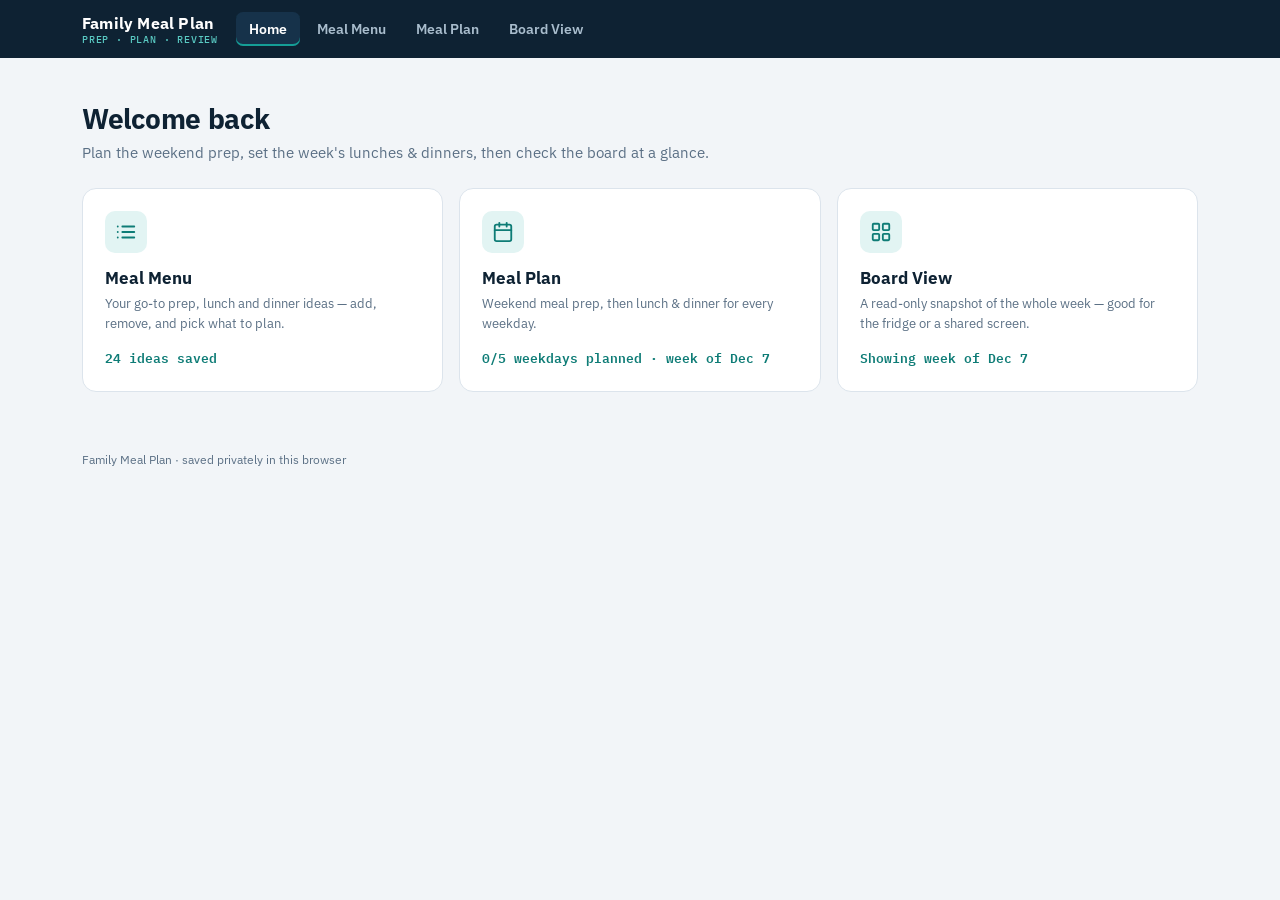
==== index.html @ bff7f81b "initial version" ====
<!DOCTYPE html>
<html lang="en">
<head>
<meta charset="UTF-8">
<meta name="viewport" content="width=device-width, initial-scale=1, viewport-fit=cover">
<meta name="theme-color" content="#0E2233">
<title>Family Meal Plan</title>
<link rel="preconnect" href="https://fonts.googleapis.com">
<link rel="preconnect" href="https://fonts.gstatic.com" crossorigin>
<link href="https://fonts.googleapis.com/css2?family=IBM+Plex+Mono:wght@400;500;600&family=IBM+Plex+Sans:wght@400;500;600;700&display=swap" rel="stylesheet">
<link rel="stylesheet" href="style.css">
</head>
<body>

<div class="topbar">
  <div class="topbar-in">
    <a class="brand" href="index.html">Family Meal Plan<small>PREP · PLAN · REVIEW</small></a>
    <div class="navlinks">
      <a href="index.html" class="active">Home</a>
      <a href="meal-menu.html">Meal Menu</a>
      <a href="meal-plan.html">Meal Plan</a>
      <a href="board-view.html">Board View</a>
    </div>
  </div>
</div>

<main>
  <div class="hero">
    <h1>Welcome back</h1>
    <p>Plan the weekend prep, set the week's lunches &amp; dinners, then check the board at a glance.</p>
  </div>

  <div class="launch-grid">
    <a class="launch" href="meal-menu.html">
      <div class="glyph">
        <svg viewBox="0 0 24 24" fill="none" stroke-width="2" stroke-linecap="round" stroke-linejoin="round"><line x1="8" y1="6" x2="21" y2="6"></line><line x1="8" y1="12" x2="21" y2="12"></line><line x1="8" y1="18" x2="21" y2="18"></line><line x1="3" y1="6" x2="3.01" y2="6"></line><line x1="3" y1="12" x2="3.01" y2="12"></line><line x1="3" y1="18" x2="3.01" y2="18"></line></svg>
      </div>
      <h2>Meal Menu</h2>
      <p>Your go-to prep, lunch and dinner ideas — add, remove, and pick what to plan.</p>
      <div class="stat" id="statMenu">…</div>
    </a>

    <a class="launch" href="meal-plan.html">
      <div class="glyph">
        <svg viewBox="0 0 24 24" fill="none" stroke-width="2" stroke-linecap="round" stroke-linejoin="round"><rect x="3" y="4" width="18" height="18" rx="2"></rect><line x1="16" y1="2" x2="16" y2="6"></line><line x1="8" y1="2" x2="8" y2="6"></line><line x1="3" y1="10" x2="21" y2="10"></line></svg>
      </div>
      <h2>Meal Plan</h2>
      <p>Weekend meal prep, then lunch &amp; dinner for every weekday.</p>
      <div class="stat" id="statPlan">…</div>
    </a>

    <a class="launch" href="board-view.html">
      <div class="glyph">
        <svg viewBox="0 0 24 24" fill="none" stroke-width="2" stroke-linecap="round" stroke-linejoin="round"><rect x="3" y="3" width="7" height="7" rx="1"></rect><rect x="14" y="3" width="7" height="7" rx="1"></rect><rect x="3" y="14" width="7" height="7" rx="1"></rect><rect x="14" y="14" width="7" height="7" rx="1"></rect></svg>
      </div>
      <h2>Board View</h2>
      <p>A read-only snapshot of the whole week — good for the fridge or a shared screen.</p>
      <div class="stat" id="statBoard">…</div>
    </a>
  </div>
</main>
<footer class="page-foot">Family Meal Plan · saved privately in this browser</footer>

<script src="common.js"></script>
<script>
async function init(){
  const [lunchBank, dinnerBank, prepBank] = await Promise.all([
    loadBank('meal-bank-lunch', 'meal-bank', DEFAULT_LUNCH),
    loadBank('meal-bank-dinner', null, DEFAULT_DINNER),
    loadBank('meal-bank-prep', null, DEFAULT_PREP)
  ]);
  document.getElementById('statMenu').textContent =
    `${lunchBank.length + dinnerBank.length + prepBank.length} ideas saved`;

  const selectedMonday = await loadSelectedMonday();
  const plan = await loadPlan(selectedMonday);
  const plannedDays = WEEKDAYS.filter(d => plan[d] && (plan[d].lunch || plan[d].dinner)).length;
  document.getElementById('statPlan').textContent =
    `${plannedDays}/5 weekdays planned · week of ${fmtShort(selectedMonday)}`;
  document.getElementById('statBoard').textContent =
    `Showing week of ${fmtShort(selectedMonday)}`;
}
init();
</script>
</body>
</html>
---- style.css ----
:root{
  --navy:#0E2233; --navy2:#16324A; --ink:#1B2B3A; --muted:#5B7085;
  --bg:#F2F5F8; --card:#FFF; --line:#DCE4EC;
  --teal:#159E96; --teald:#0E7C76; --tsoft:#E2F4F3;
  --amber:#C7861A; --red:#C2513F; --green:#2E8B57;
  --mono:'IBM Plex Mono',ui-monospace,monospace;
  --sans:'IBM Plex Sans',system-ui,sans-serif;
}
*{box-sizing:border-box;margin:0;padding:0}
html{overflow-x:clip}
body{font-family:var(--sans);background:var(--bg);color:var(--ink);min-height:100vh;overflow-x:clip}
button{font-family:inherit;cursor:pointer}
input,select,textarea{font-family:inherit;font-size:14px;color:var(--ink)}
a{color:inherit}

/* ===== Top nav ===== */
.topbar{background:var(--navy);color:#fff;position:sticky;top:0;z-index:20}
.topbar-in{max-width:1160px;margin:0 auto;display:flex;align-items:center;gap:18px;padding:0 22px;height:58px;min-width:0;flex-wrap:wrap}
.brand{font-weight:700;font-size:16px;letter-spacing:.2px;white-space:nowrap;text-decoration:none;color:#fff}
.brand small{display:block;color:#59C9C2;font-family:var(--mono);font-weight:500;font-size:10px;letter-spacing:.8px}
.navlinks{display:flex;gap:4px;flex:1}
.navlinks a{background:none;border:none;color:#A9BDCD;font-size:13.5px;font-weight:600;padding:8px 13px;border-radius:7px;text-decoration:none}
.navlinks a:hover{color:#fff;background:var(--navy2)}
.navlinks a.active{color:#fff;background:var(--navy2);box-shadow:inset 0 -2px 0 var(--teal)}

main{max-width:1160px;margin:0 auto;padding:26px 22px 60px}

/* ===== Home / launch cards ===== */
.hero{margin:16px 0 26px}
.hero h1{font-size:28px;color:var(--navy);letter-spacing:-.3px}
.hero p{color:var(--muted);font-size:14.5px;margin-top:6px}
.launch-grid{display:grid;grid-template-columns:repeat(auto-fit,minmax(280px,1fr));gap:16px}
.launch{background:var(--card);border:1px solid var(--line);border-radius:14px;padding:22px;text-align:left;display:block;text-decoration:none;transition:border-color .15s, box-shadow .15s}
.launch:hover{border-color:var(--teal);box-shadow:0 4px 18px rgba(14,34,51,.08)}
.launch .glyph{width:42px;height:42px;border-radius:10px;background:var(--tsoft);display:flex;align-items:center;justify-content:center;margin-bottom:14px}
.launch .glyph svg{width:22px;height:22px;stroke:var(--teald)}
.launch h2{font-size:17px;color:var(--navy);margin-bottom:5px}
.launch p{font-size:13px;color:var(--muted);line-height:1.5;min-height:39px}
.launch .stat{margin-top:14px;font-family:var(--mono);font-size:12.5px;color:var(--teald);font-weight:600}

/* ===== Page head + period nav ===== */
.viewhead{display:flex;align-items:center;justify-content:space-between;gap:14px;flex-wrap:wrap;margin-bottom:18px}
.viewhead h1{font-size:21px;color:var(--navy)}
.viewhead p{font-size:12.5px;color:var(--muted);margin-top:3px}
.pnav{position:relative;display:flex;align-items:center;gap:2px;background:#fff;border:1px solid var(--line);border-radius:9px;padding:3px}
.pnav button{background:none;border:none;font-size:17px;color:var(--muted);padding:4px 10px;border-radius:6px}
.pnav button:hover{background:var(--bg);color:var(--ink)}
.pnav .plabel{font-family:var(--mono);font-size:13px;font-weight:600;padding:0 8px;white-space:nowrap;background:none;border:none;color:var(--ink)}
.pnav .plabel:hover{background:var(--bg)}
.wk-tag{font-size:9.5px;font-weight:700;letter-spacing:.5px;text-transform:uppercase;color:#fff;background:var(--teal);border-radius:20px;padding:2px 7px;margin-left:6px}

.calendar-popover{
  display:none;position:absolute;top:calc(100% + 8px);right:0;z-index:30;
  background:#fff;border:1px solid var(--line);border-radius:12px;
  box-shadow:0 14px 32px rgba(14,34,51,.18);padding:14px;width:270px;
}
.calendar-popover.open{display:block}
.quick-row{display:flex;gap:8px;margin-bottom:12px}
.quick-btn{flex:1;background:var(--bg);border:1px solid var(--line);border-radius:8px;padding:7px 8px;font-size:12px;font-weight:700;color:var(--ink)}
.quick-btn:hover{border-color:var(--teal)}
.quick-btn.current{background:var(--teal);color:#fff;border-color:var(--teal)}
.cal-header{display:flex;align-items:center;justify-content:space-between;margin-bottom:8px;padding:0 2px}
.cal-header button{background:none;border:none;font-size:14px;color:var(--muted);padding:4px 8px}
.cal-header button:hover{color:var(--teald)}
.cal-header span{font-size:13px;font-weight:700;font-family:var(--mono)}
.cal-grid{display:grid;grid-template-columns:repeat(7,1fr);gap:2px}
.cal-dow{font-size:10px;font-weight:700;color:var(--muted);text-align:center;padding:4px 0}
.cal-cell{text-align:center;font-size:12px;padding:7px 0;border-radius:6px;color:var(--ink);background:none;border:none;font-family:inherit}
.cal-cell:hover{background:var(--bg)}
.cal-cell.dim{color:#B7C4D0}
.cal-cell.in-week{background:var(--tsoft);color:var(--teald);font-weight:800}
.cal-cell.today{box-shadow:inset 0 0 0 1.5px var(--teal)}

.section-title{font-size:15px;color:var(--navy);margin:24px 0 10px;display:flex;align-items:center;gap:8px}
.section-title .tag{font-weight:500;color:var(--muted);font-size:12px;font-family:var(--sans)}
.section-title:first-of-type{margin-top:0}

/* ===== Buttons ===== */
.btn{background:var(--teal);color:#fff;border:none;border-radius:8px;padding:9px 16px;font-size:13.5px;font-weight:700;display:inline-flex;align-items:center;gap:7px}
.btn:hover{background:var(--teald)}
.btn.secondary{background:#fff;color:var(--ink);border:1px solid var(--line);font-weight:600}
.btn.secondary:hover{border-color:var(--teal);color:var(--teald)}
.btn.danger{background:var(--red)}
.btn.danger:hover{background:#a5301f}
.toolbar{display:flex;gap:10px;flex-wrap:wrap;margin:18px 0}

/* ===== Cards ===== */
.formcard{background:#fff;border:1px solid var(--line);border-radius:12px;padding:18px;margin-bottom:18px}
.formcard h2{font-size:14.5px;color:var(--navy);margin-bottom:4px}
.formcard .sub{font-size:12.5px;color:var(--muted);margin-bottom:13px}
.dcard{background:#fff;border:1px solid var(--line);border-radius:12px;padding:16px;margin-bottom:14px}

/* ===== Banner ===== */
.banner{background:var(--tsoft);border:1px solid #9FE1CB;border-radius:10px;padding:12px 16px;display:flex;gap:12px;align-items:center;justify-content:space-between;flex-wrap:wrap;margin-bottom:18px}
.banner b{display:block;font-size:11px;letter-spacing:.6px;text-transform:uppercase;color:#04342C}
.banner span{font-size:13.5px;color:#085041;font-weight:600}
.banner span.empty{color:#5B9E97;font-weight:500;font-style:italic}

/* ===== Chips ===== */
.chip{display:inline-flex;align-items:center;gap:6px;font-size:12.5px;font-weight:600;border-radius:20px;padding:5px 11px 5px 12px;background:var(--tsoft);color:var(--teald);white-space:nowrap}
.chip .icon{font-size:14px}
.chip button{border:none;background:none;color:var(--teald);opacity:.6;font-size:11px;padding:0 0 0 2px}
.chip button:hover{opacity:1;color:var(--red)}
.chip.selectable{cursor:pointer;border:2px solid transparent}
.chip.selectable:hover{border-color:var(--teal)}
.chip.selectable.active{background:var(--navy);color:#fff}
.chip.selectable.active button{color:#fff}
.chips{display:flex;flex-wrap:wrap;gap:8px}
.add-row{display:flex;gap:8px;margin-top:12px}
.add-row input{flex:1;border:1px solid var(--line);border-radius:8px;padding:9px 10px;background:#fff}
.add-row input:focus{outline:2px solid var(--teal);outline-offset:-1px}

/* ===== Tables ===== */
.tbl-wrap{background:#fff;border:1px solid var(--line);border-radius:12px;overflow:hidden;margin-bottom:20px}
table{width:100%;border-collapse:collapse;font-size:13.5px}
th{font-family:var(--mono);font-size:10.5px;letter-spacing:.8px;text-transform:uppercase;color:#fff;background:var(--navy);text-align:left;padding:10px 14px;white-space:nowrap}
td{padding:10px 14px;border-top:1px solid var(--line);vertical-align:top}
tbody tr:hover{background:#F8FAFC}
.day-cell b{display:block;font-size:13.5px;color:var(--ink)}
.day-cell small{font-family:var(--mono);font-size:11px;color:var(--muted)}
.slot-cell{cursor:default}
.slot-cell.fillable{cursor:pointer}
.slot-cell.fillable:hover{background:var(--tsoft)}
.slot-cell .empty-slot{color:#A9B7C2;font-style:italic;font-size:12.5px}
.slot-fill{display:flex;align-items:center;justify-content:space-between;gap:8px}
.slot-fill .name-wrap{display:flex;align-items:center;gap:6px;min-width:0}
.slot-fill .name-wrap span:last-child{overflow:hidden;text-overflow:ellipsis;white-space:nowrap}
.slot-x{border:none;background:none;color:var(--muted);font-size:11px;flex:0 0 auto}
.slot-x:hover{color:var(--red)}
.prep-cell{min-width:220px}

.empty-note{color:var(--muted);text-align:center;font-size:13px;padding:26px 16px}

footer.page-foot{max-width:1160px;margin:0 auto;padding:0 22px 40px;color:var(--muted);font-size:12px}
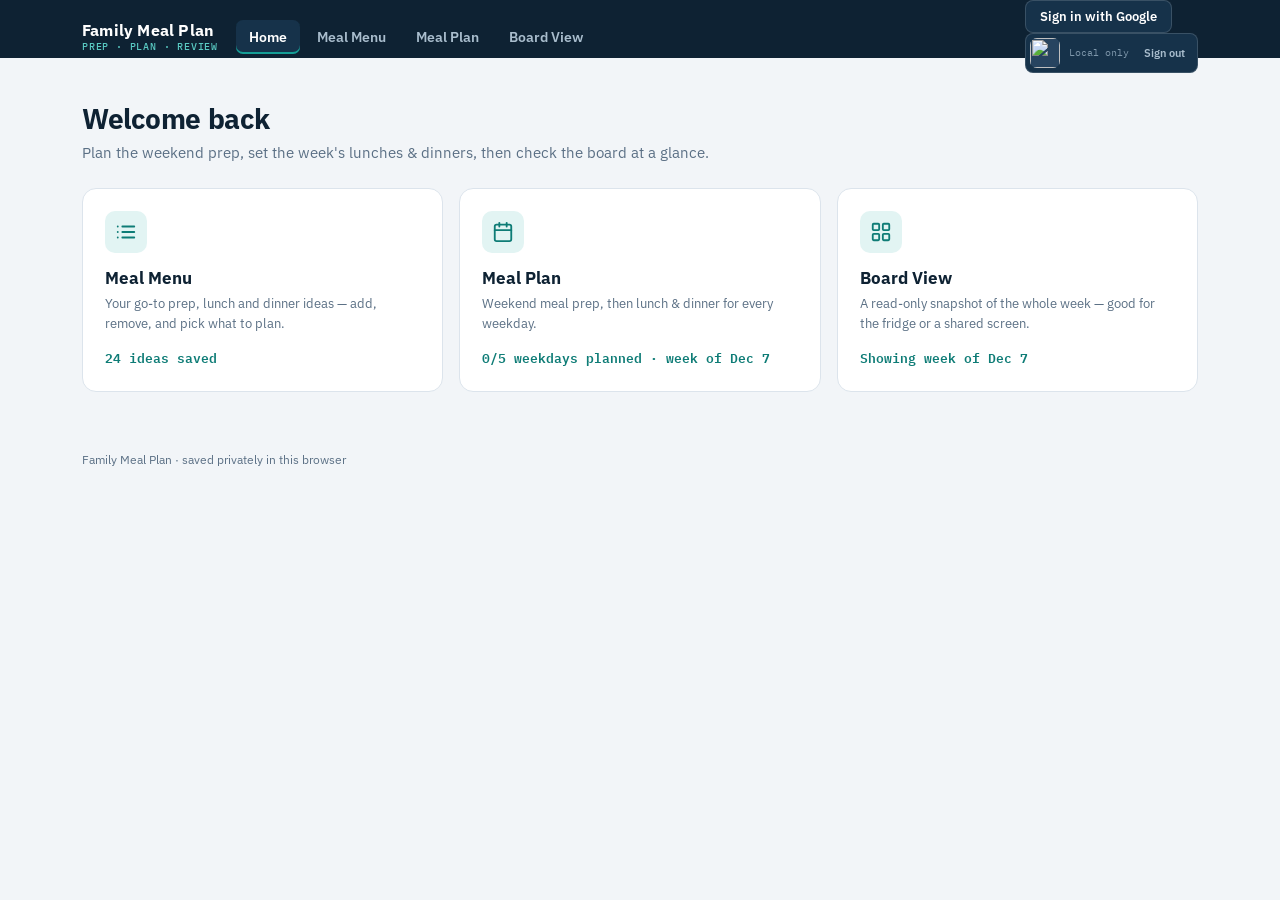
==== commit 1000070f: "update menu behavior" ====
--- a/index.html
+++ b/index.html
@@ -15,11 +15,25 @@
 <div class="topbar">
   <div class="topbar-in">
     <a class="brand" href="index.html">Family Meal Plan<small>PREP · PLAN · REVIEW</small></a>
-    <div class="navlinks">
+    <button class="nav-toggle" id="navToggle" aria-label="Menu">☰</button>
+    <div class="nav-dropdown" id="navDropdown">
+      <div class="navlinks">
       <a href="index.html" class="active">Home</a>
       <a href="meal-menu.html">Meal Menu</a>
       <a href="meal-plan.html">Meal Plan</a>
       <a href="board-view.html">Board View</a>
+      </div>
+      <div class="nav-auth">
+        <button class="icon-btn" id="signinBtn">Sign in with Google</button>
+        <div class="userchip" id="userChip" hidden>
+          <img id="userPic" src="" alt="">
+          <div class="uc-txt">
+            <b id="userName"></b>
+            <span id="syncState" data-state="off">Local only</span>
+          </div>
+          <button id="signoutBtn" title="Sign out">Sign out</button>
+        </div>
+      </div>
     </div>
   </div>
 </div>
@@ -63,7 +77,7 @@
 
 <script src="common.js"></script>
 <script>
-async function init(){
+async function loadAndRender(){
   const [lunchBank, dinnerBank, prepBank] = await Promise.all([
     loadBank('meal-bank-lunch', 'meal-bank', DEFAULT_LUNCH),
     loadBank('meal-bank-dinner', null, DEFAULT_DINNER),
@@ -80,6 +94,10 @@
   document.getElementById('statBoard').textContent =
     `Showing week of ${fmtShort(selectedMonday)}`;
 }
+async function init(){
+  await loadAndRender();
+  initGoogleSync(loadAndRender);
+}
 init();
 </script>
 </body>
--- a/style.css
+++ b/style.css
@@ -22,6 +22,41 @@
 .navlinks a{background:none;border:none;color:#A9BDCD;font-size:13.5px;font-weight:600;padding:8px 13px;border-radius:7px;text-decoration:none}
 .navlinks a:hover{color:#fff;background:var(--navy2)}
 .navlinks a.active{color:#fff;background:var(--navy2);box-shadow:inset 0 -2px 0 var(--teal)}
+.icon-btn{background:var(--navy2);border:1px solid rgba(255,255,255,.15);color:#fff;border-radius:8px;padding:7px 14px;font-size:13px;font-weight:600;white-space:nowrap}
+.icon-btn:hover{border-color:var(--teal)}
+.userchip{display:flex;align-items:center;gap:9px;background:var(--navy2);border:1px solid rgba(255,255,255,.15);border-radius:8px;padding:4px 6px 4px 4px}
+.userchip img{width:30px;height:30px;border-radius:7px;background:#274460}
+.userchip .uc-txt{line-height:1.15}
+.userchip b{display:block;font-size:12px;color:#fff;max-width:130px;overflow:hidden;text-overflow:ellipsis;white-space:nowrap}
+.userchip span{font-family:var(--mono);font-size:10px;color:#7E97AB;display:block}
+.userchip span[data-state=ok]{color:#59C9C2}
+.userchip span[data-state=sync]{color:#E8C170}
+.userchip span[data-state=err]{color:#E58E7E}
+.userchip button{background:none;border:none;color:#A9BDCD;font-size:11px;font-weight:600;padding:4px 6px;border-radius:6px}
+.userchip button:hover{color:#fff;background:rgba(255,255,255,.08)}
+
+.nav-toggle{display:none;background:var(--navy2);border:1px solid rgba(255,255,255,.15);color:#fff;border-radius:8px;width:36px;height:36px;font-size:16px;margin-left:auto;flex:0 0 auto}
+.nav-toggle:hover{border-color:var(--teal)}
+.nav-dropdown{display:contents}
+
+@media (max-width:760px){
+  .topbar-in{flex-wrap:nowrap;position:relative}
+  .brand{flex:1;min-width:0}
+  .nav-toggle{display:flex;align-items:center;justify-content:center}
+  .nav-dropdown{
+    display:none;position:absolute;top:100%;right:0;z-index:40;
+    flex-direction:column;align-items:stretch;gap:0;
+    background:var(--navy);border:1px solid var(--navy2);border-radius:0 0 12px 12px;
+    padding:10px;min-width:230px;box-shadow:0 16px 32px rgba(0,0,0,.4);
+    max-height:calc(100vh - 58px);overflow-y:auto;
+  }
+  .nav-dropdown.open{display:flex}
+  .nav-dropdown .navlinks{flex-direction:column;flex:none}
+  .nav-dropdown .navlinks a{padding:11px 12px}
+  .nav-auth{border-top:1px solid var(--navy2);margin-top:8px;padding-top:10px;display:flex;flex-direction:column;gap:8px}
+  .nav-auth .icon-btn{width:100%}
+  .nav-auth .userchip{width:100%}
+}
 
 main{max-width:1160px;margin:0 auto;padding:26px 22px 60px}
 
@@ -90,21 +125,11 @@
 .formcard .sub{font-size:12.5px;color:var(--muted);margin-bottom:13px}
 .dcard{background:#fff;border:1px solid var(--line);border-radius:12px;padding:16px;margin-bottom:14px}
 
-/* ===== Banner ===== */
-.banner{background:var(--tsoft);border:1px solid #9FE1CB;border-radius:10px;padding:12px 16px;display:flex;gap:12px;align-items:center;justify-content:space-between;flex-wrap:wrap;margin-bottom:18px}
-.banner b{display:block;font-size:11px;letter-spacing:.6px;text-transform:uppercase;color:#04342C}
-.banner span{font-size:13.5px;color:#085041;font-weight:600}
-.banner span.empty{color:#5B9E97;font-weight:500;font-style:italic}
-
 /* ===== Chips ===== */
 .chip{display:inline-flex;align-items:center;gap:6px;font-size:12.5px;font-weight:600;border-radius:20px;padding:5px 11px 5px 12px;background:var(--tsoft);color:var(--teald);white-space:nowrap}
 .chip .icon{font-size:14px}
 .chip button{border:none;background:none;color:var(--teald);opacity:.6;font-size:11px;padding:0 0 0 2px}
 .chip button:hover{opacity:1;color:var(--red)}
-.chip.selectable{cursor:pointer;border:2px solid transparent}
-.chip.selectable:hover{border-color:var(--teal)}
-.chip.selectable.active{background:var(--navy);color:#fff}
-.chip.selectable.active button{color:#fff}
 .chips{display:flex;flex-wrap:wrap;gap:8px}
 .add-row{display:flex;gap:8px;margin-top:12px}
 .add-row input{flex:1;border:1px solid var(--line);border-radius:8px;padding:9px 10px;background:#fff}
@@ -131,4 +156,22 @@
 
 .empty-note{color:var(--muted);text-align:center;font-size:13px;padding:26px 16px}
 
+.meal-picker{
+  display:none;position:absolute;z-index:45;background:#fff;border:1px solid var(--line);
+  border-radius:12px;box-shadow:0 16px 36px rgba(14,34,51,.22);
+  flex-direction:column;max-height:320px;overflow:hidden;
+}
+.meal-picker.open{display:flex}
+.mp-head{display:flex;gap:6px;padding:10px;border-bottom:1px solid var(--line);flex:0 0 auto}
+.mp-head input{flex:1;border:1px solid var(--line);border-radius:8px;padding:8px 10px;background:#fff}
+.mp-head input:focus{outline:2px solid var(--teal);outline-offset:-1px}
+.mp-head button{border:none;background:none;color:var(--muted);font-size:13px;padding:4px 8px;border-radius:6px}
+.mp-head button:hover{color:var(--red);background:var(--bg)}
+.mp-list{overflow-y:auto;padding:6px}
+.mp-item{display:flex;align-items:center;gap:9px;width:100%;text-align:left;background:none;border:none;padding:10px 10px;border-radius:8px;font-size:13.5px;color:var(--ink)}
+.mp-item:hover{background:var(--tsoft)}
+.mp-item .icon{font-size:15px;flex:0 0 auto}
+.mp-add{color:var(--teald);font-weight:700}
+.mp-empty{color:var(--muted);font-size:12.5px;padding:16px 10px;text-align:center}
+
 footer.page-foot{max-width:1160px;margin:0 auto;padding:0 22px 40px;color:var(--muted);font-size:12px}
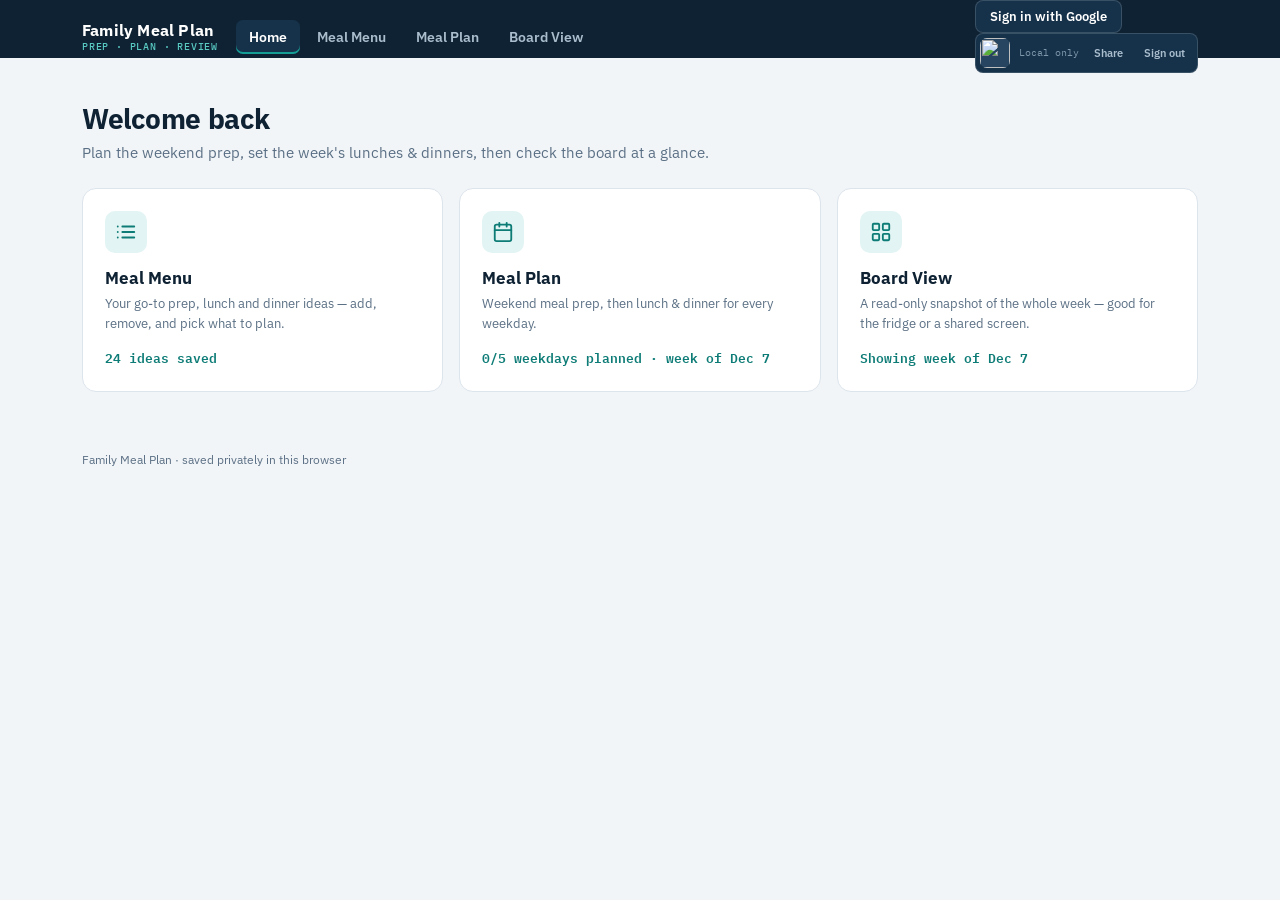
==== commit a182523c: "added auto-sync auto-sync to google drive without login and logout, added 2 users to use it at the s" ====
--- a/index.html
+++ b/index.html
@@ -31,6 +31,7 @@
             <b id="userName"></b>
             <span id="syncState" data-state="off">Local only</span>
           </div>
+          <button id="shareBtn" title="Share with someone">Share</button>
           <button id="signoutBtn" title="Sign out">Sign out</button>
         </div>
       </div>
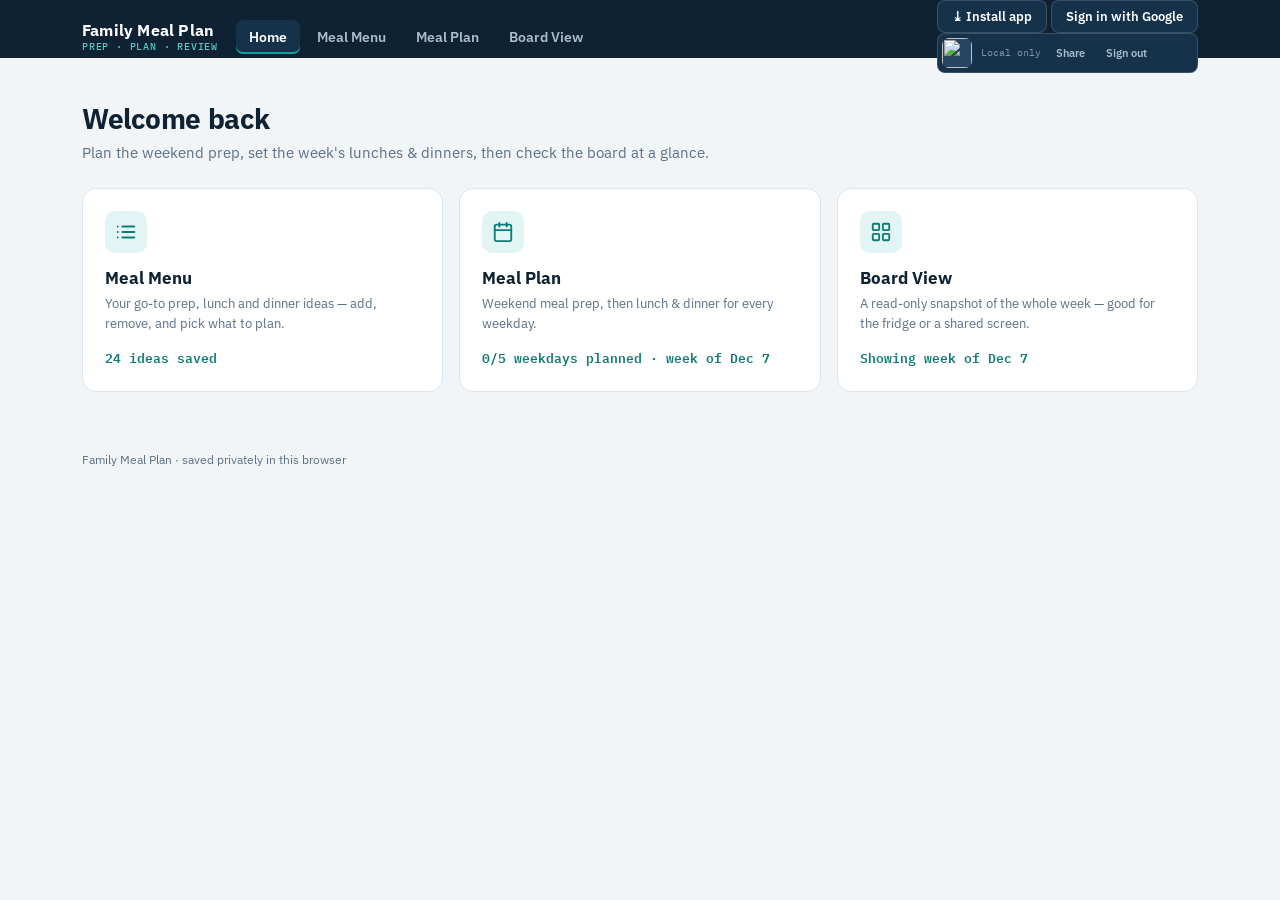
==== commit e0f73eda: "auto sync auto sync" ====
--- a/index.html
+++ b/index.html
@@ -4,6 +4,11 @@
 <meta charset="UTF-8">
 <meta name="viewport" content="width=device-width, initial-scale=1, viewport-fit=cover">
 <meta name="theme-color" content="#0E2233">
+<link rel="manifest" href="manifest.json">
+<link rel="apple-touch-icon" href="icon-192.png">
+<meta name="apple-mobile-web-app-capable" content="yes">
+<meta name="apple-mobile-web-app-status-bar-style" content="black-translucent">
+<meta name="apple-mobile-web-app-title" content="Meal Plan">
 <title>Family Meal Plan</title>
 <link rel="preconnect" href="https://fonts.googleapis.com">
 <link rel="preconnect" href="https://fonts.gstatic.com" crossorigin>
@@ -24,6 +29,7 @@
       <a href="board-view.html">Board View</a>
       </div>
       <div class="nav-auth">
+        <button class="icon-btn" id="installBtn" hidden>⤓ Install app</button>
         <button class="icon-btn" id="signinBtn">Sign in with Google</button>
         <div class="userchip" id="userChip" hidden>
           <img id="userPic" src="" alt="">
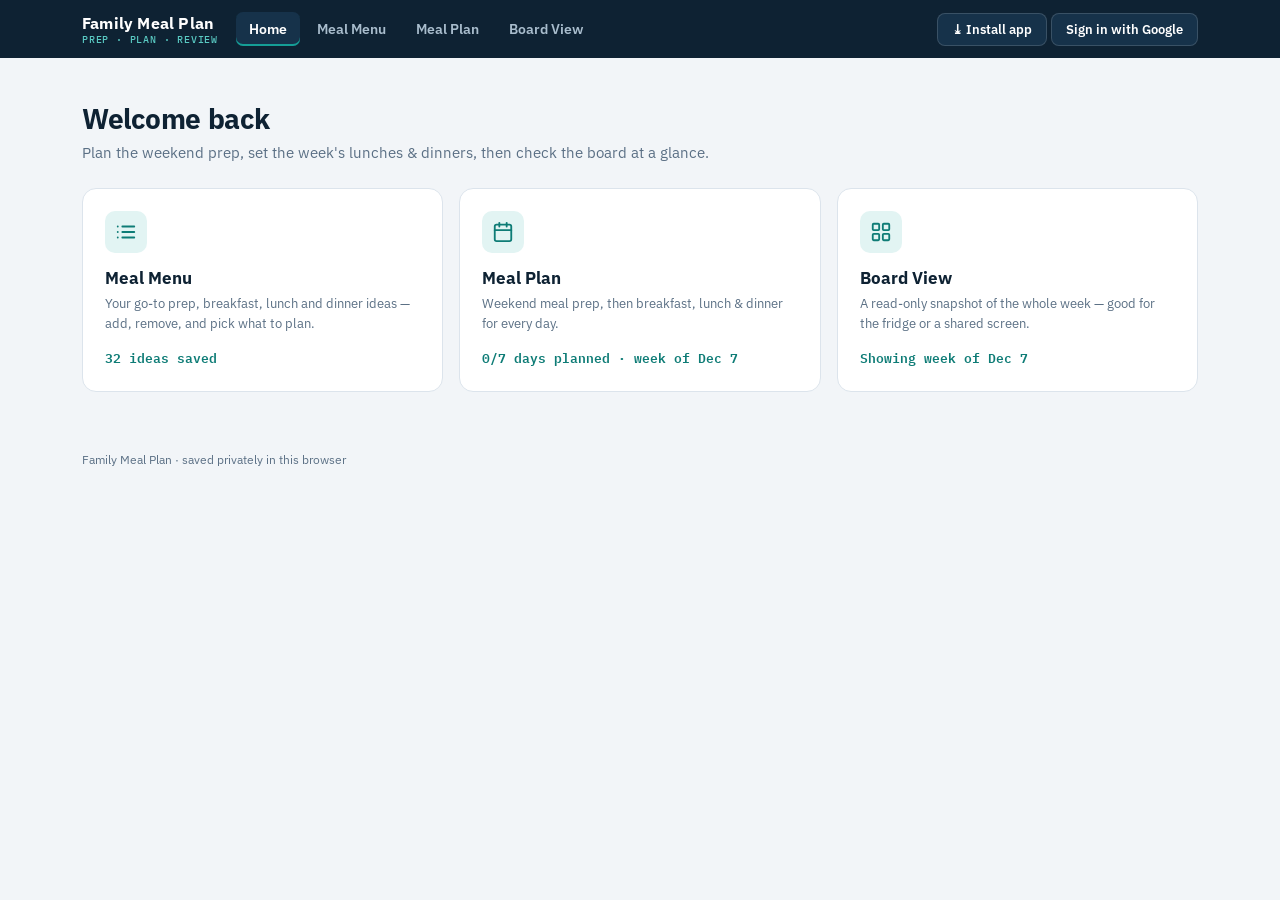
==== commit d52c5fea: "added breakfast, 7days and backup" ====
--- a/index.html
+++ b/index.html
@@ -38,6 +38,7 @@
             <span id="syncState" data-state="off">Local only</span>
           </div>
           <button id="shareBtn" title="Share with someone">Share</button>
+          <button id="backupBtn" title="Save a full backup to Google Drive as an Excel file">⬇ Backup</button>
           <button id="signoutBtn" title="Sign out">Sign out</button>
         </div>
       </div>
@@ -57,7 +58,7 @@
         <svg viewBox="0 0 24 24" fill="none" stroke-width="2" stroke-linecap="round" stroke-linejoin="round"><line x1="8" y1="6" x2="21" y2="6"></line><line x1="8" y1="12" x2="21" y2="12"></line><line x1="8" y1="18" x2="21" y2="18"></line><line x1="3" y1="6" x2="3.01" y2="6"></line><line x1="3" y1="12" x2="3.01" y2="12"></line><line x1="3" y1="18" x2="3.01" y2="18"></line></svg>
       </div>
       <h2>Meal Menu</h2>
-      <p>Your go-to prep, lunch and dinner ideas — add, remove, and pick what to plan.</p>
+      <p>Your go-to prep, breakfast, lunch and dinner ideas — add, remove, and pick what to plan.</p>
       <div class="stat" id="statMenu">…</div>
     </a>
 
@@ -66,7 +67,7 @@
         <svg viewBox="0 0 24 24" fill="none" stroke-width="2" stroke-linecap="round" stroke-linejoin="round"><rect x="3" y="4" width="18" height="18" rx="2"></rect><line x1="16" y1="2" x2="16" y2="6"></line><line x1="8" y1="2" x2="8" y2="6"></line><line x1="3" y1="10" x2="21" y2="10"></line></svg>
       </div>
       <h2>Meal Plan</h2>
-      <p>Weekend meal prep, then lunch &amp; dinner for every weekday.</p>
+      <p>Weekend meal prep, then breakfast, lunch &amp; dinner for every day.</p>
       <div class="stat" id="statPlan">…</div>
     </a>
 
@@ -85,19 +86,20 @@
 <script src="common.js"></script>
 <script>
 async function loadAndRender(){
-  const [lunchBank, dinnerBank, prepBank] = await Promise.all([
+  const [breakfastBank, lunchBank, dinnerBank, prepBank] = await Promise.all([
+    loadBank('meal-bank-breakfast', null, DEFAULT_BREAKFAST),
     loadBank('meal-bank-lunch', 'meal-bank', DEFAULT_LUNCH),
     loadBank('meal-bank-dinner', null, DEFAULT_DINNER),
     loadBank('meal-bank-prep', null, DEFAULT_PREP)
   ]);
   document.getElementById('statMenu').textContent =
-    `${lunchBank.length + dinnerBank.length + prepBank.length} ideas saved`;
+    `${breakfastBank.length + lunchBank.length + dinnerBank.length + prepBank.length} ideas saved`;
 
   const selectedMonday = await loadSelectedMonday();
   const plan = await loadPlan(selectedMonday);
-  const plannedDays = WEEKDAYS.filter(d => plan[d] && (plan[d].lunch || plan[d].dinner)).length;
+  const plannedDays = ALL_DAYS.filter(d => plan[d] && (plan[d].breakfast || plan[d].lunch || plan[d].dinner)).length;
   document.getElementById('statPlan').textContent =
-    `${plannedDays}/5 weekdays planned · week of ${fmtShort(selectedMonday)}`;
+    `${plannedDays}/7 days planned · week of ${fmtShort(selectedMonday)}`;
   document.getElementById('statBoard').textContent =
     `Showing week of ${fmtShort(selectedMonday)}`;
 }
--- a/style.css
+++ b/style.css
@@ -14,7 +14,7 @@
 a{color:inherit}
 
 /* ===== Top nav ===== */
-.topbar{background:var(--navy);color:#fff;position:sticky;top:0;z-index:20}
+.topbar{background:var(--navy);color:#fff;position:sticky;top:0;z-index:20;padding-top:env(safe-area-inset-top, 0px)}
 .topbar-in{max-width:1160px;margin:0 auto;display:flex;align-items:center;gap:18px;padding:0 22px;height:58px;min-width:0;flex-wrap:wrap}
 .brand{font-weight:700;font-size:16px;letter-spacing:.2px;white-space:nowrap;text-decoration:none;color:#fff}
 .brand small{display:block;color:#59C9C2;font-family:var(--mono);font-weight:500;font-size:10px;letter-spacing:.8px}
@@ -25,6 +25,7 @@
 .icon-btn{background:var(--navy2);border:1px solid rgba(255,255,255,.15);color:#fff;border-radius:8px;padding:7px 14px;font-size:13px;font-weight:600;white-space:nowrap}
 .icon-btn:hover{border-color:var(--teal)}
 .userchip{display:flex;align-items:center;gap:9px;background:var(--navy2);border:1px solid rgba(255,255,255,.15);border-radius:8px;padding:4px 6px 4px 4px}
+.userchip[hidden]{display:none}
 .userchip img{width:30px;height:30px;border-radius:7px;background:#274460}
 .userchip .uc-txt{line-height:1.15}
 .userchip b{display:block;font-size:12px;color:#fff;max-width:130px;overflow:hidden;text-overflow:ellipsis;white-space:nowrap}
@@ -135,9 +136,16 @@
 .add-row input{flex:1;border:1px solid var(--line);border-radius:8px;padding:9px 10px;background:#fff}
 .add-row input:focus{outline:2px solid var(--teal);outline-offset:-1px}
 
-/* ===== Tables ===== */
-.tbl-wrap{background:#fff;border:1px solid var(--line);border-radius:12px;overflow:hidden;margin-bottom:20px}
-table{width:100%;border-collapse:collapse;font-size:13.5px}
+/* ===== Tables =====
+   table-layout:fixed keeps columns at a set width instead of growing with
+   long meal names — without it, editing a cell with a long name could
+   silently push the whole table wider than the screen. overflow-x:auto on
+   the wrapper is the safety net: on narrow phones the table (min-width
+   below) can still be wider than the viewport, so it now scrolls
+   horizontally inside its own rounded card instead of being clipped with
+   no way to reach the cut-off content. */
+.tbl-wrap{background:#fff;border:1px solid var(--line);border-radius:12px;overflow-x:auto;overflow-y:hidden;margin-bottom:20px;-webkit-overflow-scrolling:touch}
+table{width:100%;min-width:520px;table-layout:fixed;border-collapse:collapse;font-size:13.5px}
 th{font-family:var(--mono);font-size:10.5px;letter-spacing:.8px;text-transform:uppercase;color:#fff;background:var(--navy);text-align:left;padding:10px 14px;white-space:nowrap}
 td{padding:10px 14px;border-top:1px solid var(--line);vertical-align:top}
 tbody tr:hover{background:#F8FAFC}
